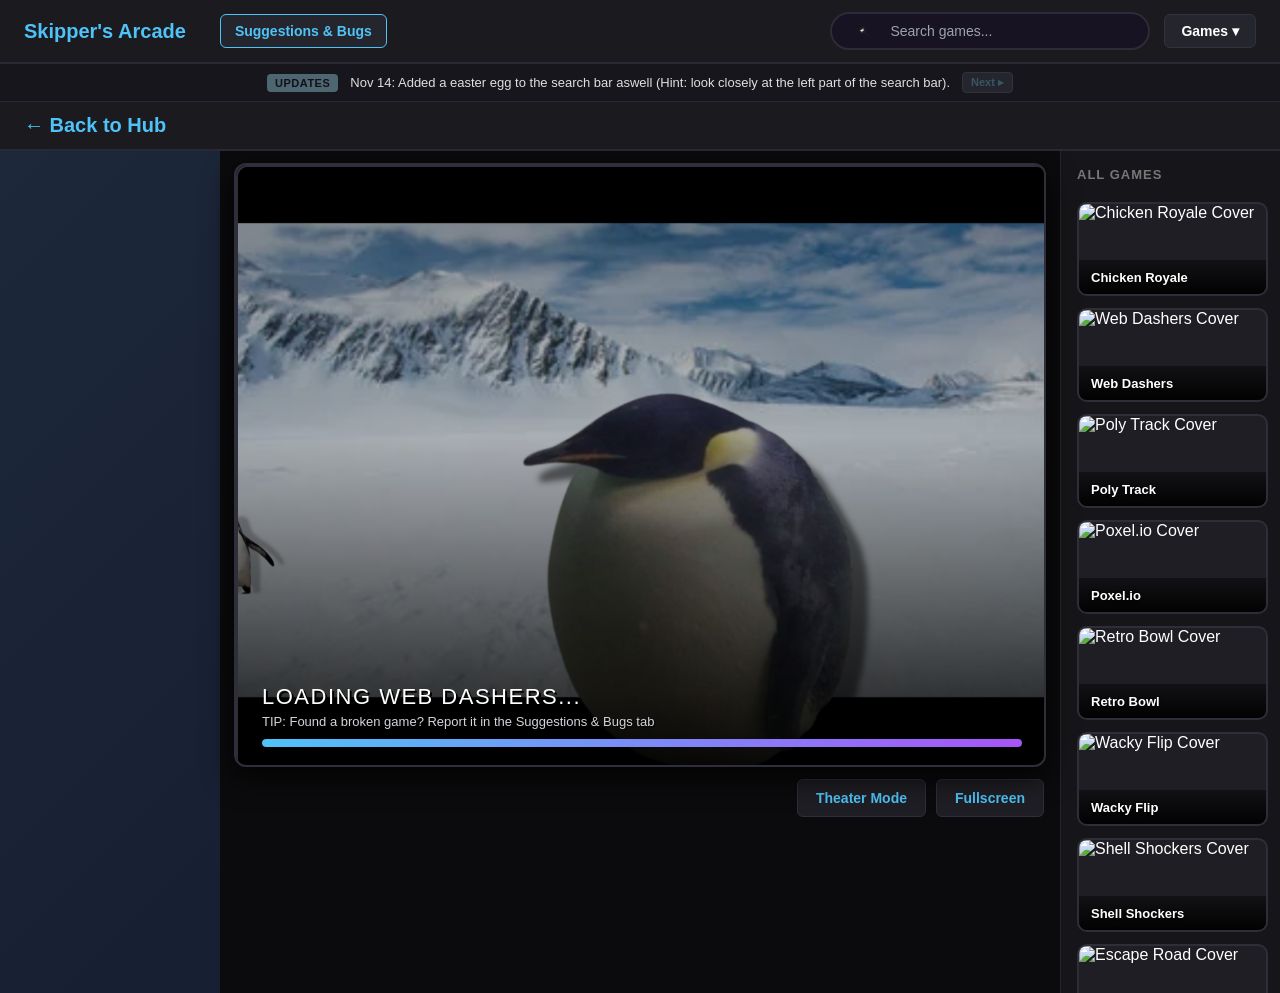
==== webdashers.html @ af7f03c1 "Nov 24, 2026, 6:00 PM" ====
<!DOCTYPE html>
<html lang="en">
<head>
    <meta charset="UTF-8">
    <meta name="viewport" content="width=device-width, initial-scale=1.0">
    <link rel="stylesheet" href="style.css">
    <link rel="icon" type="image/png" href="https://www.datocms-assets.com/129288/1734105343-homepage_header.png">
    <title>Web Dashers Arcade Portal</title>
    
</head>
<body>
    <header>
    <nav class="arcade-navbar">
        <a href="index.html" class="nav-brand">Skipper's Arcade</a>
        <div class="nav-links" id="navbar-games">
            <!-- JavaScript will automatically fill this with your games -->
        </div>
    </nav>
</header>

    <!-- Top Navigation Header -->
    <header>
    <nav class="arcade-navbar">
        <a href="index.html" class="nav-brand">← Back to Hub</a>
        <div class="nav-links" id="navbar-games"></div>
    </nav>
</header>


    <!-- Updated Arcade Layout -->
        <div class="arcade-layout">

        <!-- Empty Spacer on the Left (Balances the right sidebar so the game stays dead-center) -->
        <div class="left-spacer"></div>

        <!-- Center Game Stage -->
        <div class="game-stage" id="main-stage">
            <div class="game-frame-container" id="frame-container">
                            <div class="game-frame-container" id="frame-container">
                <!-- GTA-Style Loading Overlay -->
                <div class="gta-loader" id="gta-loader">
                    <img src="loading1.png" alt="Loading Art" class="gta-bg-img" id="gta-bg-img">
                    <div class="gta-vignette"></div>

                    <div class="gta-secret-tag" id="gta-secret-tag">★ SECRET LOADING SCREEN ★</div>

                    <div class="gta-bottom-hud">
                        <div class="gta-tip-box">
                            <span class="gta-game-label" id="gta-game-label">LOADING GAME...</span>
                            <p class="gta-tip-text" id="gta-tip-text">Pro Tip: Use Theater Mode for a wider view!</p>
                        </div>
                        <div class="gta-bar-track">
                            <div class="gta-bar-fill" id="gta-bar-fill"></div>
                        </div>
                    </div>
                </div>

                <iframe src="https://github.io" id="game-iframe" allow="fullscreen" allowfullscreen></iframe>
            </div>

                <iframe src="https://web-dashers.github.io/" id="game-iframe" allow="fullscreen" allowfullscreen></iframe>
            </div>

            <div class="controls-panel">
                <button class="control-btn" id="theater-toggle">Theater Mode</button>
                <button class="control-btn" id="fullscreen-toggle">Fullscreen</button>
            </div>
        </div>

        <!-- Single Right Sidebar with All Games -->
        <div class="sidebar right" id="right-sidebar-grid">
            <h3>All games</h3>
        </div>

    </div>


   
        <!-- Load the shared master list first -->
<script src="games.js"></script>

<!-- Then build the sidebars and player controls -->
    <script src="games.js"></script>
    <script>
        const rightSidebar = document.getElementById('right-sidebar-grid');
        const mainIframe = document.getElementById('game-iframe');

        // Put EVERY game into the single right sidebar
        masterGamesList.forEach(game => {
            const miniCard = document.createElement('div');
            miniCard.className = "mini-card";
            miniCard.onclick = () => launchGame(game.url);
            miniCard.innerHTML = `
                <img src="${game.image}" alt="${game.name} Cover" class="mini-game-image">
                <div class="mini-overlay">
                    <span class="mini-title">${game.name}</span>
                </div>
            `;
            rightSidebar.appendChild(miniCard);
        });

                // ==========================================
        // GTA LOADING SCREEN SETTINGS (EDIT IMAGES HERE)
        // ==========================================
        const normalLoadingPics = [
            "loading1.png",
        ];
        const secretLoadingPic = "secret-loading.png";
        const secretChance = 0.0; // 0% chance to trigger the secret loading screen (raise the .0 higher to increase the chance)

        const loadingTips = [
            "TIP: Press the Fullscreen button below for the best experience.",
            "TIP: Found a broken game? Report it in the Suggestions & Bugs tab",
            "TIP: Check the top Updates bar for newly added games.",
            "TIP: Use Theater Mode to hide the sidebar while playing."
        ];

        const gtaLoader = document.getElementById('gta-loader');
        const gtaBgImg = document.getElementById('gta-bg-img');
        const gtaSecretTag = document.getElementById('gta-secret-tag');
        const gtaGameLabel = document.getElementById('gta-game-label');
        const gtaTipText = document.getElementById('gta-tip-text');
        const gtaBarFill = document.getElementById('gta-bar-fill');

        let loadTimer = null;

        function playGtaLoadingScreen(gameName) {
            clearTimeout(loadTimer);

            // Reset progress bar and show loader
            gtaLoader.classList.remove('fade-out');
            gtaLoader.style.display = 'flex';
            gtaBarFill.style.transition = 'none';
            gtaBarFill.style.width = '0%';

            // Restart the slow GTA camera pan/zoom animation
            gtaBgImg.classList.remove('ken-burns');
            void gtaBgImg.offsetWidth; // Forces browser to restart animation
            gtaBgImg.classList.add('ken-burns');

            // Roll the dice for the Secret Loading Screen!
            const isSecret = Math.random() < secretChance;
            if (isSecret) {
                gtaBgImg.src = secretLoadingPic;
                gtaSecretTag.style.display = 'block';
                gtaTipText.textContent = "🔥 RARE SCREEN UNLOCKED: You found the secret loading screen!";
            } else {
                const randomPic = normalLoadingPics[Math.floor(Math.random() * normalLoadingPics.length)];
                gtaBgImg.src = randomPic;
                gtaSecretTag.style.display = 'none';
                gtaTipText.textContent = loadingTips[Math.floor(Math.random() * loadingTips.length)];
            }

            gtaGameLabel.textContent = gameName ? `LOADING ${gameName.toUpperCase()}...` : "LOADING ARCADE...";

            // Animate progress bar smoothly over 2.6 seconds
            requestAnimationFrame(() => {
                gtaBarFill.style.transition = 'width 4.6s cubic-bezier(0.22, 1, 0.36, 1)';
                gtaBarFill.style.width = '100%';
            });

            // Fade out the loading screen once the bar finishes
            loadTimer = setTimeout(() => {
                gtaLoader.classList.add('fade-out');
                setTimeout(() => {
                    gtaLoader.style.display = 'none';
                }, 600);
            }, 5000);
        }

        function launchGame(gameUrl, gameName = "") {
            // Find the game's display name from masterGamesList if not passed directly
            if (!gameName && typeof masterGamesList !== 'undefined') {
                const found = masterGamesList.find(g => g.url === gameUrl);
                if (found) gameName = found.name;
            }
            playGtaLoadingScreen(gameName);
            mainIframe.src = gameUrl;
        }
        // Trigger the loading screen as soon as a player opens any game page
        const urlParameters = new URLSearchParams(window.location.search);
        const targetGameUrl = urlParameters.get('game');
        if (targetGameUrl) {
            launchGame(targetGameUrl);
        } else {
            launchGame("https://github.io", "Web Dashers");
        }
        // End of gta loading screen logic


        const theaterBtn = document.getElementById('theater-toggle');
        const fullscreenBtn = document.getElementById('fullscreen-toggle');
        const rightRail = document.getElementById('right-sidebar-grid');
        const leftSpacer = document.querySelector('.left-spacer');
        const frameContainer = document.getElementById('frame-container');

        theaterBtn.addEventListener('click', () => {
            rightRail.classList.toggle('hide-sidebar');
            if (leftSpacer) leftSpacer.classList.toggle('hide-sidebar');
            frameContainer.classList.toggle('theater-grow');
            theaterBtn.textContent = frameContainer.classList.contains('theater-grow') ? 'Normal View' : 'Theater Mode';
        });

        fullscreenBtn.addEventListener('click', () => {
            if (!document.fullscreenElement) {
                frameContainer.requestFullscreen().catch(err => alert(`Fullscreen error: ${err.message}`));
            } else {
                document.exitFullscreen();
            }
        });
    </script>

</body>
</html>
---- style.css ----
/* Base Page Setup */
body {
    font-family: Arial, sans-serif;
    background: linear-gradient(135deg, #1e293b, #0f172a);
    color: #ffffff;
    margin: 0;
    padding: 0;
    display: flex;
    flex-direction: column;
    min-height: 100vh;
}


/* Rainbow Heading Animation */
#anim {
    text-align: center;
    font-size: 36px;
    margin: 20px 0 10px 0;
    animation: rgbRainbow 6s linear infinite;
}

@keyframes rgbRainbow {
    0%, 100% { color: rgb(255, 0, 0); }
    17% { color: rgb(255, 165, 0); }
    33% { color: rgb(255, 255, 0); }
    50% { color: rgb(0, 128, 0); }
    67% { color: rgb(0, 0, 255); }
    83% { color: rgb(75, 0, 130); }
}

/* Top Navigation Bar (Shared across both pages) */
/* Back to Hub Button Styling */
.back-btn {
    color: #4fc3f7;
    text-decoration: none; /* Removes the underline completely */
    font-weight: bold;
    font-size: 16px;
    display: inline-flex;
    align-items: center;
    gap: 6px;
    padding: 6px 12px;
    border-radius: 6px;
    transition: background-color 0.2s ease, color 0.2s ease;
}

.back-btn:hover,
.back-btn:focus,
.back-btn:active {
    text-decoration: none; /* Keeps the underline hidden when hovered or clicked */
    background-color: #25252d;
    color: #ffffff;
}

.arcade-navbar {
    background-color: #1a1a1f;
    padding: 12px 24px;
    display: flex;
    align-items: center;
    justify-content: space-between;
    border-bottom: 2px solid #292933;
    position: sticky;
    top: 0;
    z-index: 1000;
}

.nav-brand {
    color: #4fc3f7;
    font-size: 20px;
    font-weight: bold;
    text-decoration: none;
    white-space: nowrap;
    margin-right: 20px;
}

/* Left Corner Group (Brand + Suggestions Tab) */
.nav-left-group {
    display: flex;
    align-items: center;
    gap: 14px;
}

/* Remove extra right margin on brand link since gap handles spacing */
.nav-brand {
    color: #4fc3f7;
    font-size: 20px;
    font-weight: bold;
    text-decoration: none;
    white-space: nowrap;
}

/* Right Side Dropdown Container */
.games-dropdown {
    position: relative;
    display: inline-block;
}

/* "Games ▾" Button */
.dropdown-trigger {
    background-color: #25252d;
    color: #ffffff;
    border: 1px solid #32323e;
    padding: 8px 16px;
    border-radius: 6px;
    font-size: 14px;
    font-weight: bold;
    cursor: pointer;
    transition: all 0.2s ease;
}

.dropdown-trigger:hover {
    background-color: #4fc3f7;
    color: #121214;
    border-color: #4fc3f7;
}

/* Multi-Column Dropdown Panel (3 games tall, expands leftwards) */
.dropdown-columns {
    display: none;
    position: absolute;
    right: 0; /* Anchors to the right edge so extra columns expand to the LEFT */
    top: calc(100% + 8px);
    background-color: #1a1a1f;
    border: 1px solid #32323e;
    border-radius: 10px;
    padding: 12px;
    box-shadow: 0 10px 25px rgba(0, 0, 0, 0.85);
    z-index: 2000;

    /* Stacks 3 items vertically, then creates new columns to the side */
    grid-template-rows: repeat(3, auto);
    grid-auto-flow: column;
    grid-auto-columns: minmax(150px, auto);
    gap: 8px;
}

/* Shows the grid when clicked or hovered */
.dropdown-columns.show-menu,
.games-dropdown:hover .dropdown-columns {
    display: grid;
}

/* Individual Game Links inside the Dropdown */
.dropdown-game-item {
    color: #e0e0e0;
    background-color: #25252d;
    text-decoration: none;
    font-size: 13px;
    font-weight: bold;
    padding: 8px 12px;
    border-radius: 6px;
    white-space: nowrap;
    transition: all 0.2s ease;
}

.dropdown-game-item:hover {
    background-color: #4fc3f7;
    color: #121214;
}


.nav-item {
    color: #e0e0e0;
    background-color: #25252d;
    text-decoration: none;
    font-size: 14px;
    font-weight: bold;
    padding: 8px 14px;
    border-radius: 6px;
    border: 1px solid #32323e;
    white-space: nowrap;
    transition: all 0.2s ease;
}

.nav-item:hover {
    background-color: #4fc3f7;
    color: #121214;
    border-color: #4fc3f7;
}

/* Homepage Layout & Game Cards (index.html) */
main {
    flex: 1;
    padding: 16px 24px;
    max-width: 1150px; /* Keeps the grid neatly centered with space on the left and right edges */
    margin: 0 auto;
    width: 100%;
    box-sizing: border-box;
}

h2 {
    text-align: center;
    color: #e0e0e0;
    margin-top: 30px;
}

.game-container {
    display: flex;
    justify-content: center;
    gap: 16px; /* Tighter, even spacing between cards */
    flex-wrap: wrap;
    padding: 16px 0;
}


.game-card {
    position: relative;
    width: 170px;  /* Compact width (down from 240px) */
    height: 210px; /* Compact height (down from 300px) */
    border-radius: 10px;
    overflow: hidden;
    box-shadow: 0 4px 12px rgba(0, 0, 0, 0.4);
    cursor: pointer;
    background-color: #1e1e24;
    border: 1px solid #292933;
    transition: transform 0.2s ease, border-color 0.2s ease;
}

.game-card:hover {
    transform: scale(1.05);
    border-color: #4fc3f7;
}
.game-image {
    width: 100%;
    height: 100%;
    object-fit: cover;
    object-position: center;
    display: block;
}

.game-overlay {
    position: absolute;
    top: 0;
    left: 0;
    width: 100%;
    height: 100%;
    background: linear-gradient(to top, rgba(0, 0, 0, 0.95) 0%, rgba(0, 0, 0, 0) 100%);
    display: flex;
    align-items: flex-end;
    padding: 14px; /* Adjusted padding for smaller card size */
    box-sizing: border-box;
    opacity: 0;
    transition: opacity 0.3s ease;
}

.game-title {
    color: #ffffff;
    font-size: 16px; /* Scaled down from 22px so long game names fit cleanly */
    margin: 0;
    text-shadow: 0 2px 4px rgba(0, 0, 0, 0.6);
}

.game-card:hover .game-overlay {
    opacity: 1;
}

/* Arcade Game Player Layout (webdashers.html) */
.arcade-layout {
    display: flex;
    width: 100%;
    height: calc(100vh - 58px); /* Fits the exact remaining screen below the navbar */
    overflow: hidden; /* Prevents the main page from scrolling down */
}

/* Invisible Left Spacer (Matches the right sidebar width so the center stage stays centered) */
.left-spacer {
    width: 220px;
    flex-shrink: 0;
    
}

/* Right Sidebar with independent scrolling */
.sidebar {
    width: 220px;
    height: 100%; /* Matches the locked layout height */
    background-color: #16161a;
    padding: 16px;
    box-sizing: border-box;
    display: flex;
    flex-direction: column;
    gap: 12px;
    overflow-y: auto; /* Adds a dedicated scrollbar just for the game list */
    border-right: 1px solid #25252b;
    flex-shrink: 0;
}

.sidebar.right {
    border-right: none;
    border-left: 1px solid #25252b;
}

.sidebar h3 {
    font-size: 13px;
    color: #777777;
    margin: 0 0 8px 0;
    text-transform: uppercase;
    letter-spacing: 1px;
}

.mini-card {
    position: relative;
    width: 100%;
    height: 90px;
    border-radius: 10px;
    overflow: hidden;
    border: 2px solid #2e2e38;
    cursor: pointer;
    background-color: #1e1e24;
    transition: all 0.25s ease;
    flex-shrink: 0;
}

.mini-card:hover {
    transform: scale(1.03);
    border-color: #4fc3f7;
    box-shadow: 0 4px 12px rgba(79, 195, 247, 0.2);
}

.mini-game-image {
    width: 100%;
    height: 100%;
    object-fit: cover;
    object-position: center;
    display: block;
}

.mini-overlay {
    position: absolute;
    bottom: 0;
    left: 0;
    width: 100%;
    background: linear-gradient(to top, rgba(0, 0, 0, 0.95) 0%, rgba(0, 0, 0, 0.4) 100%);
    padding: 8px 12px;
    box-sizing: border-box;
}

.mini-title {
    color: #ffffff;
    font-size: 13px;
    font-weight: bold;
    text-shadow: 0 1px 3px rgba(0, 0, 0, 0.8);
}

/* Moves the active game higher up toward the top */
.game-stage {
    flex: 1;
    min-width: 0;
    height: 100%;
    background-color: #0b0b0d;
    display: flex;
    flex-direction: column;
    align-items: center;
    justify-content: flex-start; /* Aligns the game near the top instead of vertical center */
    padding: 12px 16px 16px 16px; /* Small top gap so it sits high and clean */
    box-sizing: border-box;
}

/* Responsive Game Screen that scales with your window height */
.game-frame-container {
    position: relative; /* Ensures the container is positioned relative for absolute children */
    width: 100%;
    max-width: 950px;
    height: calc(100vh - 155px); /* Automatically leaves room for the navbar AND buttons below */
    max-height: 600px;
    min-height: 300px;
    background-color: #1e1e24;
    border-radius: 12px;
    overflow: hidden;
    border: 2px solid #2f2f3b;
    box-shadow: 0 10px 30px rgba(0, 0, 0, 0.8);
    transition: all 0.3s ease;
}

/* GTA-Style Loading Screen Overlay */
.gta-loader {
    position: absolute;
    inset: 0;
    background-color: #0b0b0e;
    z-index: 50;
    display: flex;
    flex-direction: column;
    justify-content: flex-end;
    overflow: hidden;
    opacity: 1;
    transition: opacity 0.4s ease;
}

.gta-loader.fade-out {
    opacity: 0;
    pointer-events: none;
}

/* Slow Pan & Zoom Photo Animation */
.gta-bg-img {
    position: absolute;
    inset: 0;
    width: 100%;
    height: 100%;
    object-fit: cover;
    object-position: center;
}

.ken-burns {
    animation: gtaPanZoom 3.5s ease-out forwards;
}

@keyframes gtaPanZoom {
    0% {
        transform: scale(1.0) translate(0, 0);
    }
    100% {
        transform: scale(1.14) translate(-1.5%, -1%);
    }
}

/* Dark Bottom Gradient Vignette so Text Always Pops */
.gta-vignette {
    position: absolute;
    inset: 0;
    background: linear-gradient(to top, rgba(0, 0, 0, 0.92) 0%, rgba(0, 0, 0, 0.25) 55%, rgba(0, 0, 0, 0.4) 100%);
}

/* Secret Screen Gold Badge */
.gta-secret-tag {
    display: none;
    position: absolute;
    top: 16px;
    right: 16px;
    background: linear-gradient(135deg, #f59e0b, #fbbf24);
    color: #111827;
    font-weight: 900;
    font-size: 12px;
    letter-spacing: 1px;
    padding: 6px 12px;
    border-radius: 6px;
    box-shadow: 0 4px 15px rgba(245, 158, 11, 0.5);
    z-index: 2;
}

/* Bottom GTA Loading Text & Progress Bar */
.gta-bottom-hud {
    position: relative;
    z-index: 2;
    padding: 20px 24px;
    display: flex;
    flex-direction: column;
    gap: 10px;
}

.gta-game-label {
    display: inline-block;
    font-family: 'Impact', 'Arial Black', sans-serif;
    font-size: 22px;
    letter-spacing: 1.5px;
    color: #ffffff;
    text-shadow: 2px 2px 0px #000000;
}

.gta-tip-text {
    margin: 4px 0 0 0;
    font-size: 13px;
    color: #d1d5db;
    text-shadow: 1px 1px 2px #000000;
}

.gta-bar-track {
    width: 100%;
    height: 8px;
    background-color: rgba(255, 255, 255, 0.2);
    border-radius: 999px;
    overflow: hidden;
}

.gta-bar-fill {
    width: 0%;
    height: 100%;
    background: linear-gradient(90deg, #4fc3f7, #a855f7);
    border-radius: 999px;
}

.game-frame-container iframe {
    width: 100%;
    height: 100%;
    border: none;
}

.controls-panel {
    width: 100%;
    max-width: 950px;
    display: flex;
    gap: 10px;
    margin-top: 12px;
    justify-content: flex-end;
    flex-shrink: 0; /* Keeps buttons from getting squished */
}

.control-btn {
    background-color: #1e1e24;
    color: #4fc3f7;
    border: 1px solid #2f2f3b;
    padding: 10px 18px;
    border-radius: 6px;
    cursor: pointer;
    font-weight: bold;
    font-size: 14px;
    transition: all 0.2s ease;
}

.control-btn:hover {
    background-color: #25252b;
    border-color: #4fc3f7;
    color: #ffffff;
}

/* Theater Mode Toggle Classes */
.hide-sidebar {
    display: none !important;
}

.theater-grow {
    max-width: 100% !important;
    max-height: none !important;
    height: calc(100vh - 145px) !important;
}

/* Mobile & Small Screen Stacking (under 850px wide) */
@media (max-width: 850px) {
    .arcade-layout {
        flex-direction: column;
        height: auto;
    }

    .game-stage {
        order: -1; /* Keeps the game and buttons at the very top on narrow screens */
        width: 100%;
    }

    .game-frame-container {
        height: 55vh;
        min-height: 280px;
    }
    .left-spacer {
        display: none;
    }
    .sidebar {
        width: 100%;
        border-right: none;
        border-left: none;
        border-top: 1px solid #25252b;
        flex-direction: row;
        overflow-x: auto;
    }

    .mini-card {
        width: 160px;
    }
}


/* Suggestions & Bug Fixes Page Styles */
.feedback-section {
    max-width: 650px;
    margin: 0 auto;
}

.form-box, .changelog-box {
    background-color: #1a1a1f;
    border: 1px solid #292933;
    border-radius: 12px;
    padding: 24px;
    margin-top: 20px;
    display: flex;
    flex-direction: column;
    gap: 12px;
}

.form-input {
    background-color: #121214;
    color: #ffffff;
    border: 1px solid #32323e;
    border-radius: 6px;
    padding: 10px 12px;
    font-family: Arial, sans-serif;
    font-size: 14px;
}

.form-input:focus {
    outline: none;
    border-color: #4fc3f7;
}

.changelog-item {
    background-color: #121214;
    padding: 12px 16px;
    border-radius: 8px;
    border-left: 4px solid #4fc3f7;
    font-size: 14px;
    color: #e0e0e0;
}

.suggest-tab {
    border-color: #4fc3f7;
    color: #4fc3f7;
}

/* Easy Updates Bar Styling */
.updates-bar {
    background-color: #16161c;
    border-bottom: 1px solid #292933;
    padding: 8px 20px;
    display: flex;
    align-items: center;
    justify-content: center;
    gap: 12px;
    font-size: 13px;
    color: #e0e0e0;
}

.update-badge {
    background-color: #4e6672;
    color: #121214;
    font-weight: bold;
    font-size: 11px;
    padding: 3px 8px;
    border-radius: 4px;
    letter-spacing: 0.5px;
    white-space: nowrap;
}

.update-text {
    white-space: nowrap;
    overflow: hidden;
    text-overflow: ellipsis;
}

.update-next-btn {
    background-color: #25252d;
    color: #385664;
    border: 1px solid #32323e;
    border-radius: 4px;
    padding: 3px 8px;
    font-size: 11px;
    font-weight: bold;
    cursor: pointer;
    white-space: nowrap;
    transition: all 0.2s ease;
}

.update-next-btn:hover {
    background-color: #334a55;
    color: #121214;
}
/* Lines 544 and lines 668 is all for the search bar and its popup */
/* Pill Search Bar & Floating 3-Column Results Popup */
.nav-search-wrapper {
    position: relative;
    width: 100%;
    max-width: 320px; /* Keeps the pill compact on the right */
    margin: 0 14px 0 auto; /* Pushes the entire search bar to the right side */
}

.nav-search-pill {
    display: flex;
    align-items: center;
    gap: -2px; /* Closer, cleaner gap between the icon and text */
    height: 38px;
    box-sizing: border-box;
    background-color: #171322;
    border: 2px solid #2f2a38;
    border-radius: 999px;
    padding: 0 14px 0 8px; /* Tighter left padding so the circle hugs the left curve of the pill */
    transition: border-color 0.2s ease, box-shadow 0.2s ease;
}

.nav-search-pill:focus-within {
    border-color: #a855f7;
    box-shadow: 0 0 12px rgba(168, 85, 247, 0.35);
}

.search-icon-img {
    width: 40px;
    height: 25px;
    background-color: #171322;
    border-radius: 50%; /* Turns the image box into a true circle */
    object-fit: cover; /* Fills the circle evenly without stretching or distorting the chicken */
    object-position: center; /* Keeps the chicken dead-center inside the circle */
    padding: 2px; /* Keeps the handle from touching the edge of the circle */
    flex-shrink: 0;
}


#arcade-live-search {
    width: 100%;
    background: transparent;
    border: none;
    color: #ffffff;
    font-size: 14px;
    padding-left: 6px; /* Nudges "Search games..." to the right without moving the icon */
    outline: none;
}

#arcade-live-search::placeholder {
    color: #9ca3af;
}

/* Floating Dark Card Below Search Bar */
.search-results-popup {
    display: none;
    position: absolute;
    top: calc(100% + 10px);
    left: 50%;
    transform: translateX(-50%);
    width: 340px;
    background-color: #191526;
    border: 1px solid #352c4d;
    border-radius: 18px;
    padding: 16px;
    box-shadow: 0 14px 35px rgba(0, 0, 0, 0.85);
    z-index: 3000;
}

.search-results-popup.active {
    display: block;
}

/* 3-Column Thumbnail Grid inside Popup */
.search-grid {
    display: grid;
    grid-template-columns: repeat(3, 1fr);
    gap: 12px;
}

.popup-game-card {
    display: flex;
    flex-direction: column;
    text-decoration: none;
    color: #e5e7eb;
    transition: transform 0.15s ease;
}

.popup-game-card:hover {
    transform: scale(1.05);
    color: #ffffff;
}

.popup-thumb {
    width: 100%;
    aspect-ratio: 1 / 1;
    object-fit: cover;
    border-radius: 14px;
    background-color: #262038;
    border: 1px solid #352c4d;
    margin-bottom: 6px;
}

.popup-title {
    font-size: 12px;
    font-weight: 600;
    white-space: nowrap;
    overflow: hidden;
    text-overflow: ellipsis;
}

.no-search-hits {
    grid-column: 1 / -1;
    text-align: center;
    color: #9ca3af;
    font-size: 13px;
    padding: 12px 0;
}

/* "See all results ->" Footer Link */
.search-see-all {
    margin-top: 14px;
    padding-top: 10px;
    border-top: 1px solid #2b2340;
    text-align: center;
    font-size: 13px;
    font-weight: bold;
    color: #e5e7eb;
    cursor: pointer;
    transition: color 0.15s ease;
}

.search-see-all:hover {
    color: #a855f7;
}

.copyright{
    text-align: center;
    font-size: 12px;
    color: #9ca3af;
    padding: 12px 0;
    font-style: italic;
}
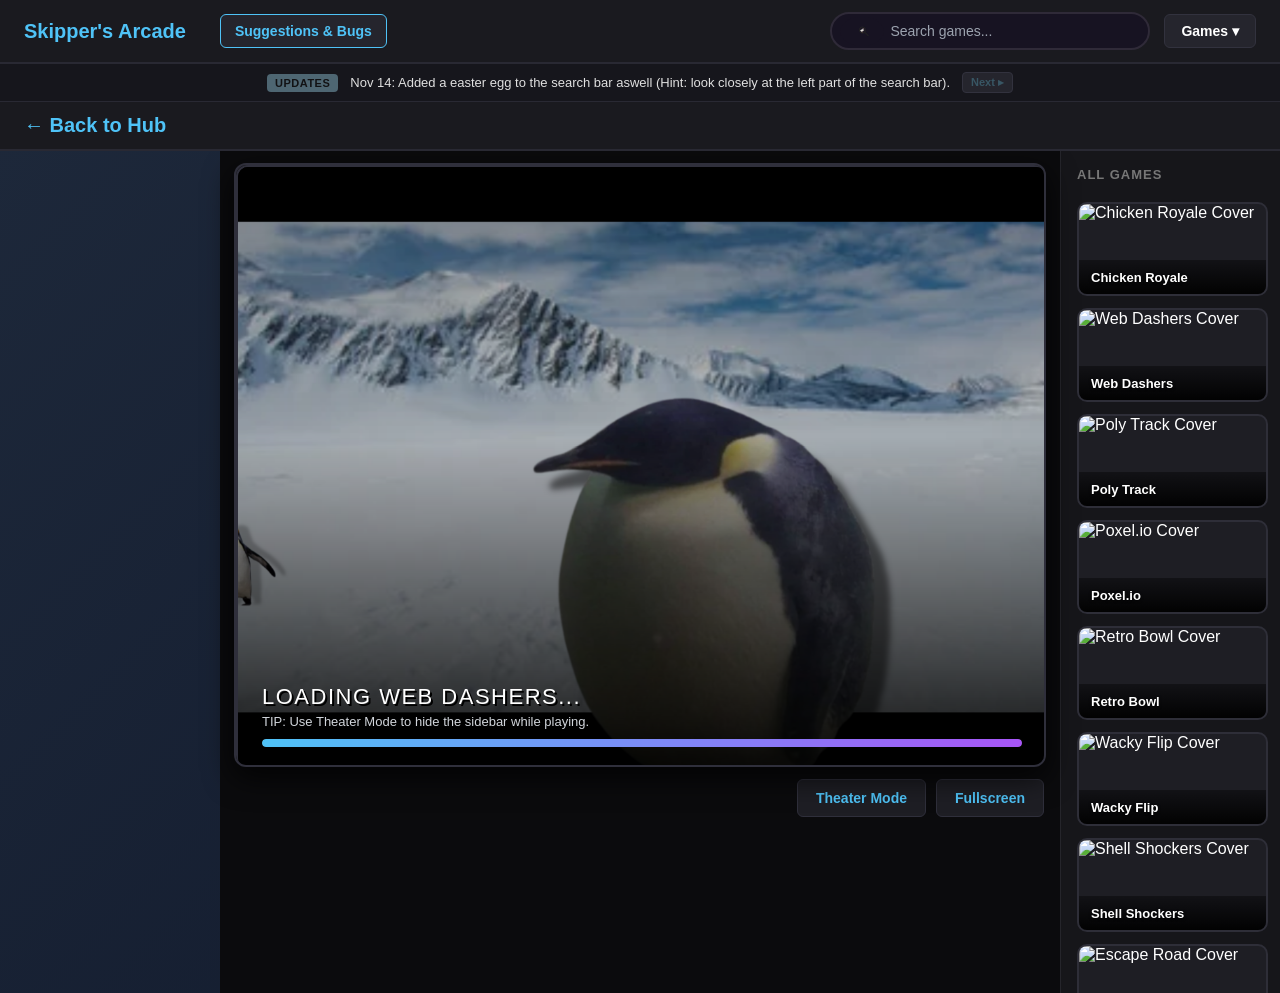
==== commit f48ed047: "Nov 24, 2026, 7:43 PM" ====
--- a/webdashers.html
+++ b/webdashers.html
@@ -153,7 +153,7 @@
 
             gtaGameLabel.textContent = gameName ? `LOADING ${gameName.toUpperCase()}...` : "LOADING ARCADE...";
 
-            // Animate progress bar smoothly over 2.6 seconds
+            // Animate progress bar smoothly over 4.6 seconds
             requestAnimationFrame(() => {
                 gtaBarFill.style.transition = 'width 4.6s cubic-bezier(0.22, 1, 0.36, 1)';
                 gtaBarFill.style.width = '100%';
--- a/style.css
+++ b/style.css
@@ -400,15 +400,15 @@
 }
 
 .ken-burns {
-    animation: gtaPanZoom 3.5s ease-out forwards;
+    animation: gtaPanZoom 7s linear forwards; /* Smooth, steady zoom-in speed */
 }
 
 @keyframes gtaPanZoom {
     0% {
-        transform: scale(1.0) translate(0, 0);
+        transform: scale(1.0);
     }
     100% {
-        transform: scale(1.14) translate(-1.5%, -1%);
+        transform: scale(1.18); /* Slowly zooms straight in without shifting sideways */
     }
 }
 
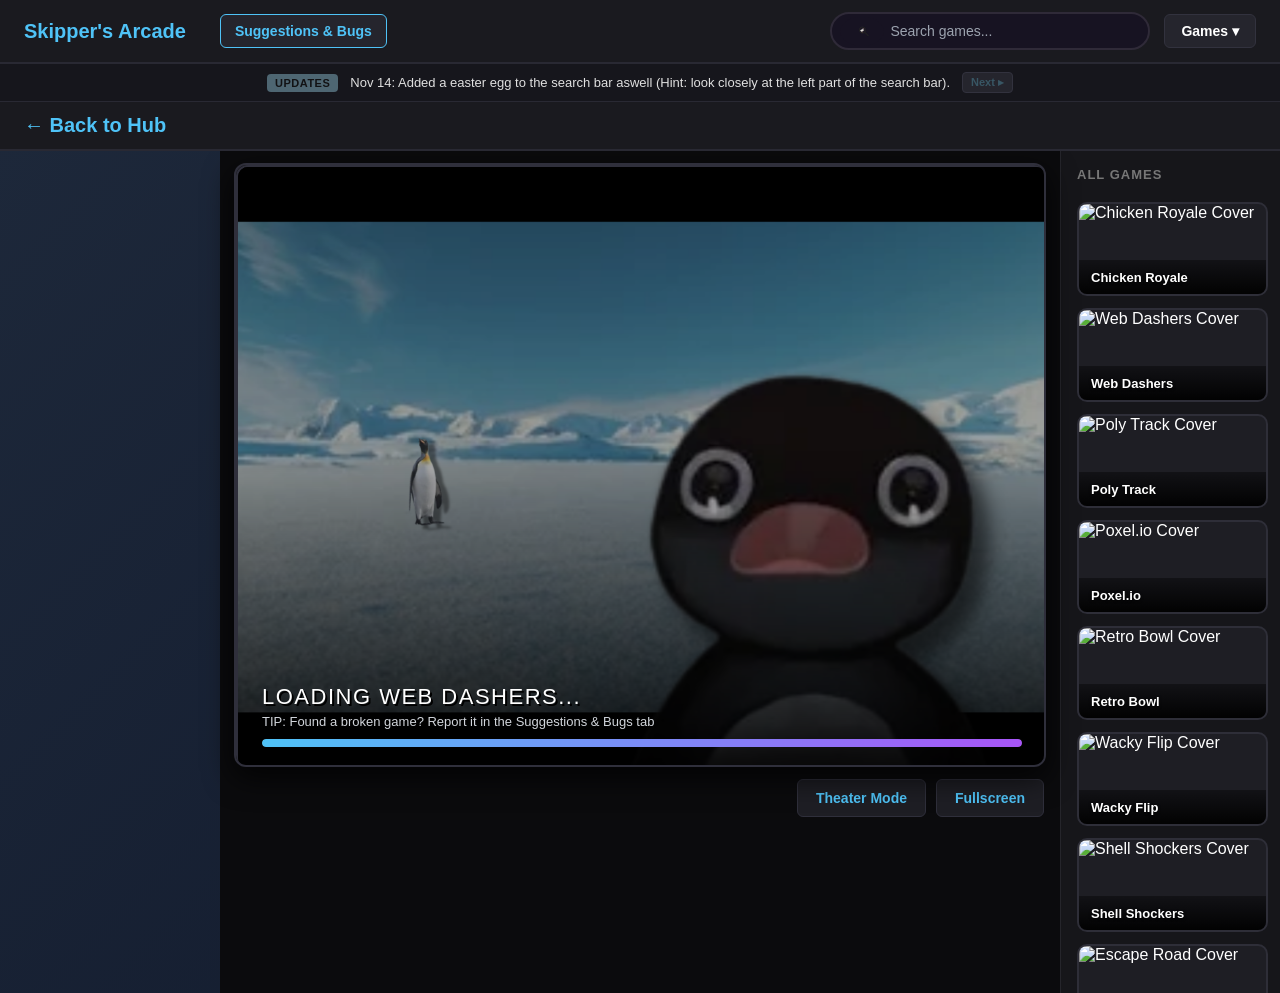
==== commit 5cfc0672: "Nov 24, 2026, 7:49 PM" ====
--- a/webdashers.html
+++ b/webdashers.html
@@ -104,6 +104,7 @@
         // ==========================================
         const normalLoadingPics = [
             "loading1.png",
+            "loading2.png",
         ];
         const secretLoadingPic = "secret-loading.png";
         const secretChance = 0.0; // 0% chance to trigger the secret loading screen (raise the .0 higher to increase the chance)
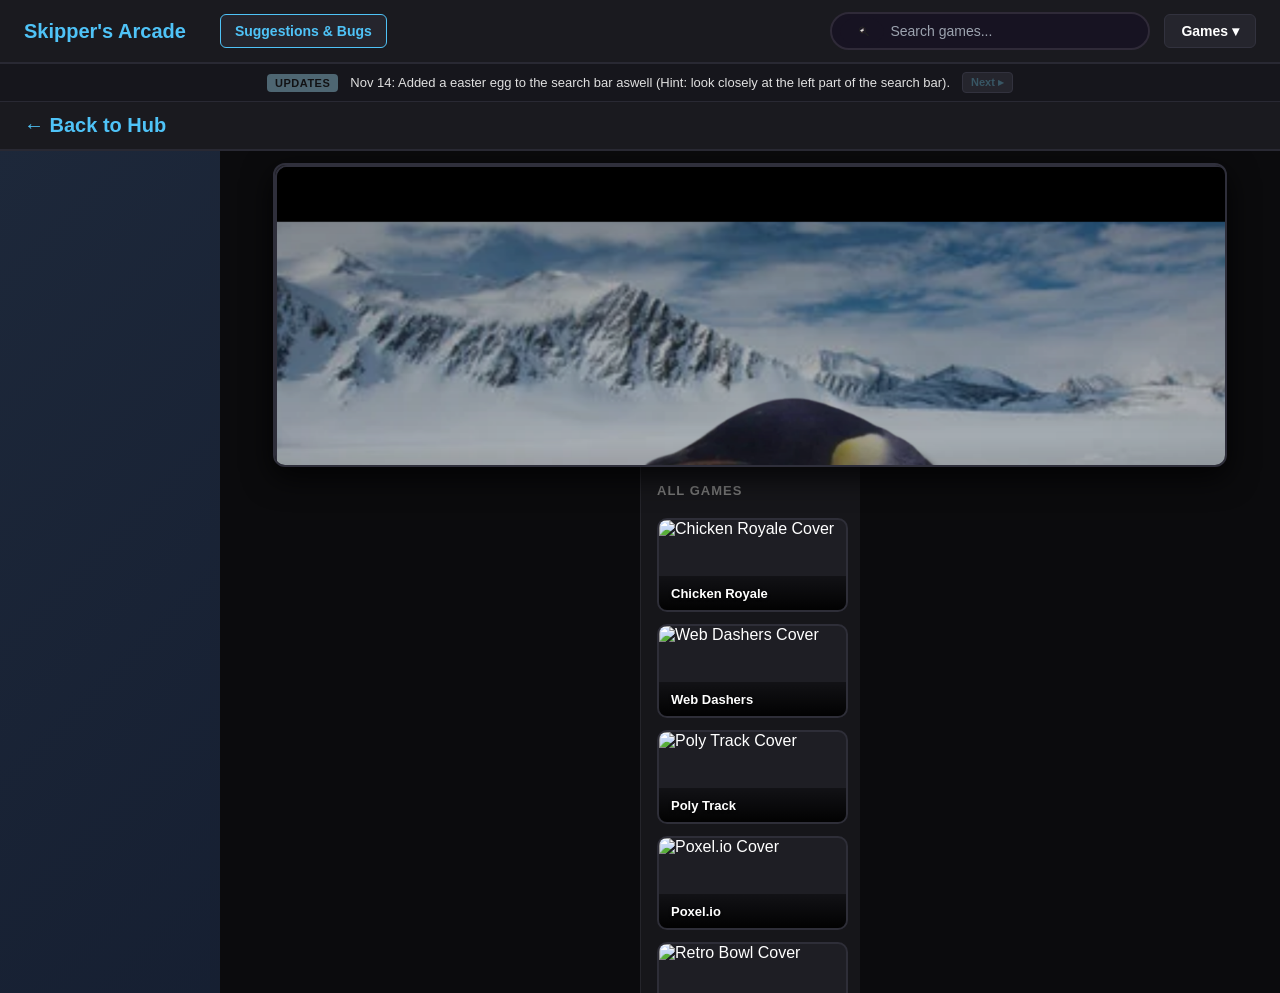
==== commit 9b0bb872: "Nov 24, 2026, 9:40 PM" ====
--- a/webdashers.html
+++ b/webdashers.html
@@ -58,8 +58,7 @@
                 <iframe src="https://github.io" id="game-iframe" allow="fullscreen" allowfullscreen></iframe>
             </div>
 
-                <iframe src="https://web-dashers.github.io/" id="game-iframe" allow="fullscreen" allowfullscreen></iframe>
-            </div>
+            
 
             <div class="controls-panel">
                 <button class="control-btn" id="theater-toggle">Theater Mode</button>
--- a/style.css
+++ b/style.css
@@ -473,7 +473,7 @@
 .gta-bar-fill {
     width: 0%;
     height: 100%;
-    background: linear-gradient(90deg, #4fc3f7, #a855f7);
+    background: linear-gradient(90deg, #4e37b9, #6558ad);
     border-radius: 999px;
 }
 
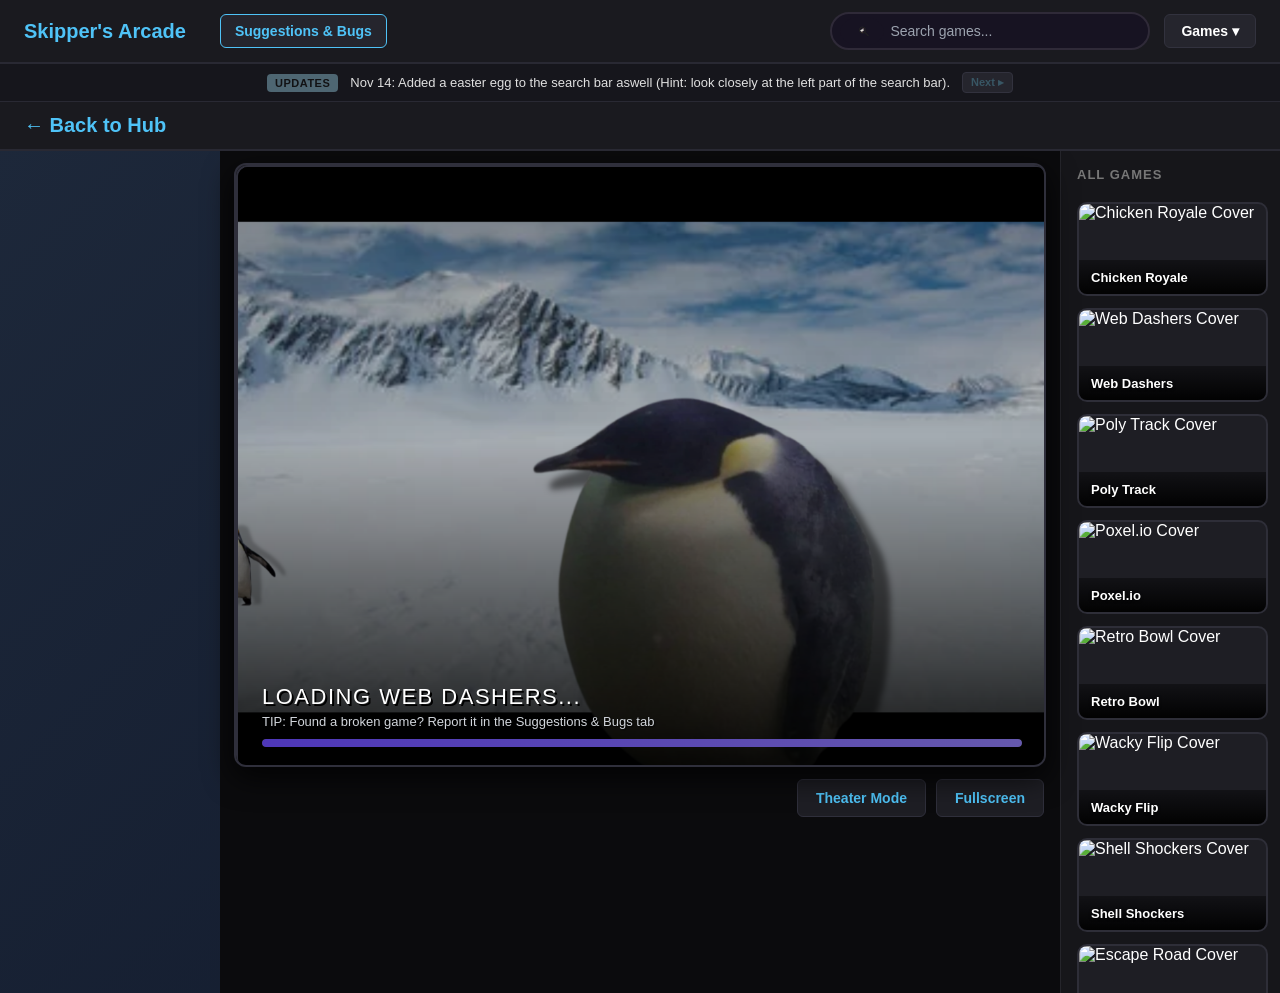
==== commit dc310f5e: "Nov 24, 2026, 9:43 PM" ====
--- a/webdashers.html
+++ b/webdashers.html
@@ -58,7 +58,8 @@
                 <iframe src="https://github.io" id="game-iframe" allow="fullscreen" allowfullscreen></iframe>
             </div>
 
-            
+                <iframe src="https://web-dashers.github.io/" id="game-iframe" allow="fullscreen" allowfullscreen></iframe>
+            </div>
 
             <div class="controls-panel">
                 <button class="control-btn" id="theater-toggle">Theater Mode</button>
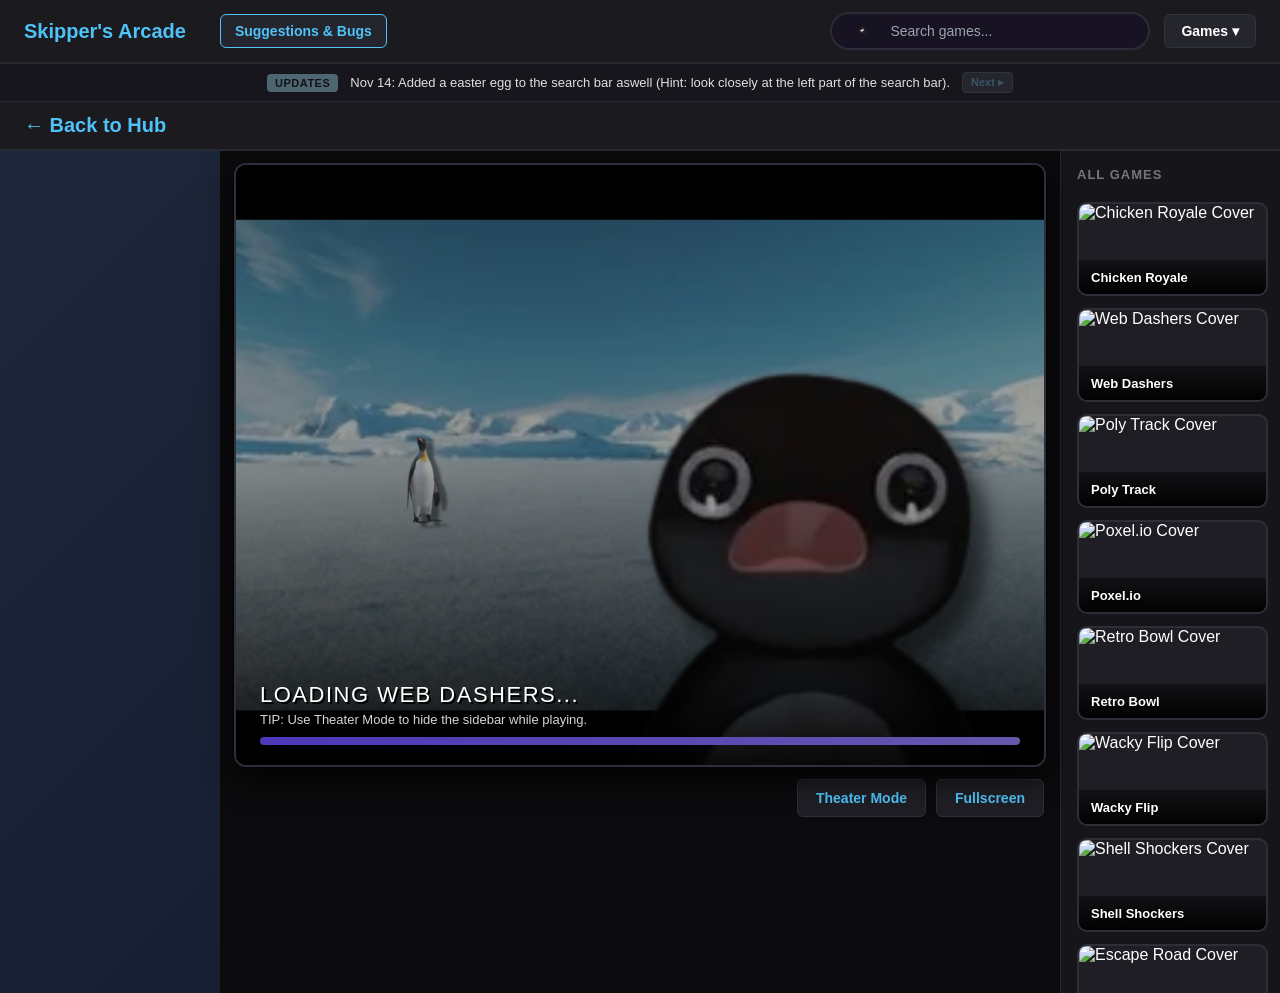
==== commit ad963fdb: "Nov 24, 2026, 9:49 PM" ====
--- a/webdashers.html
+++ b/webdashers.html
@@ -33,10 +33,9 @@
         <!-- Empty Spacer on the Left (Balances the right sidebar so the game stays dead-center) -->
         <div class="left-spacer"></div>
 
-        <!-- Center Game Stage -->
+               <!-- Center Game Stage -->
         <div class="game-stage" id="main-stage">
             <div class="game-frame-container" id="frame-container">
-                            <div class="game-frame-container" id="frame-container">
                 <!-- GTA-Style Loading Overlay -->
                 <div class="gta-loader" id="gta-loader">
                     <img src="loading1.png" alt="Loading Art" class="gta-bg-img" id="gta-bg-img">
@@ -55,10 +54,7 @@
                     </div>
                 </div>
 
-                <iframe src="https://github.io" id="game-iframe" allow="fullscreen" allowfullscreen></iframe>
-            </div>
-
-                <iframe src="https://web-dashers.github.io/" id="game-iframe" allow="fullscreen" allowfullscreen></iframe>
+                <iframe src="" id="game-iframe" allow="fullscreen" allowfullscreen></iframe>
             </div>
 
             <div class="controls-panel">
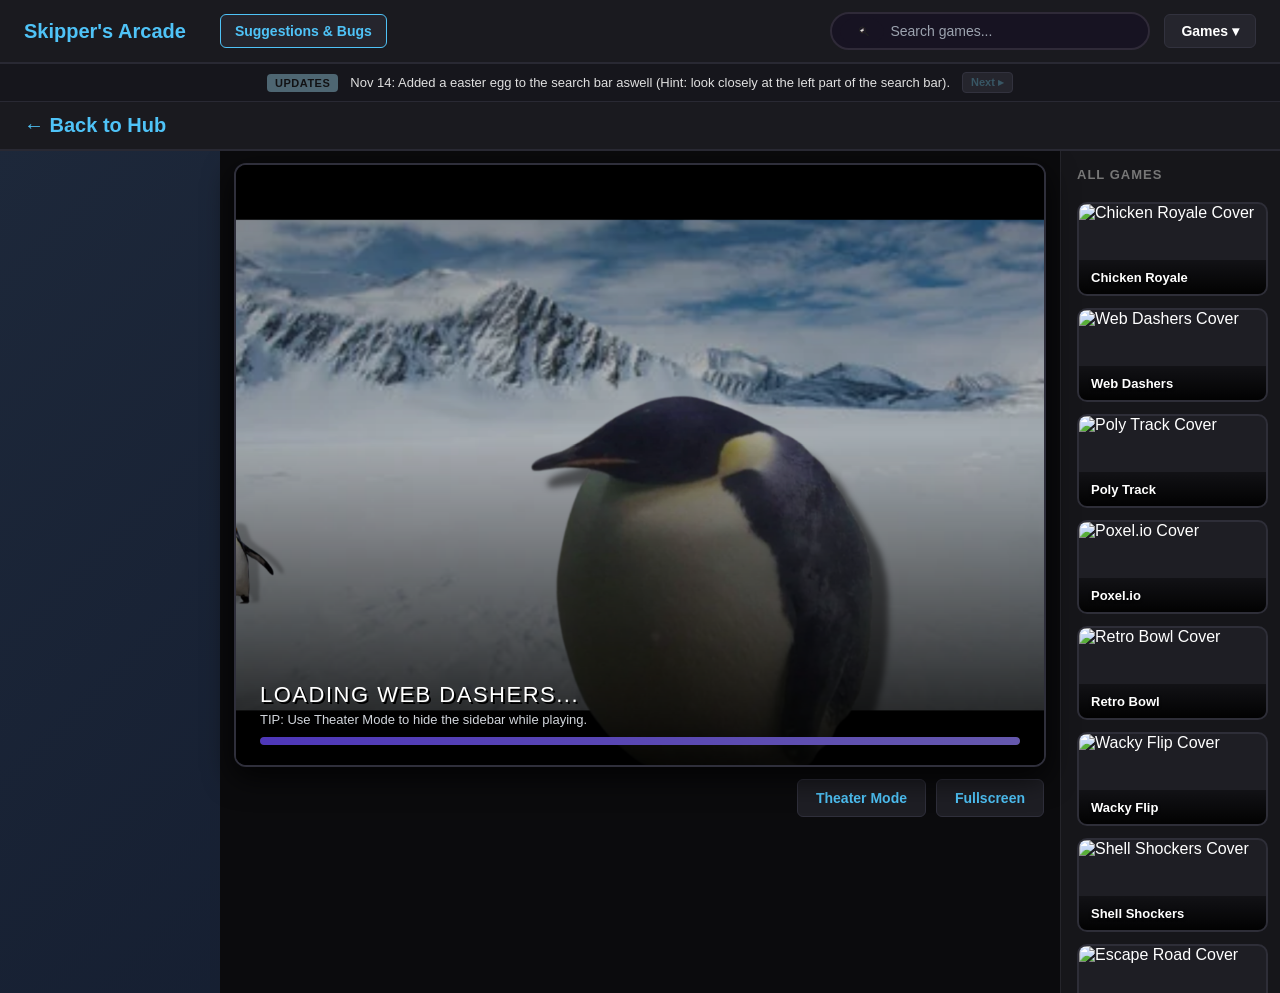
==== commit f0bc4834: "Nov 24, 2026, 10:26 PM" ====
--- a/webdashers.html
+++ b/webdashers.html
@@ -101,6 +101,7 @@
         const normalLoadingPics = [
             "loading1.png",
             "loading2.png",
+            "loading3.png",
         ];
         const secretLoadingPic = "secret-loading.png";
         const secretChance = 0.0; // 0% chance to trigger the secret loading screen (raise the .0 higher to increase the chance)
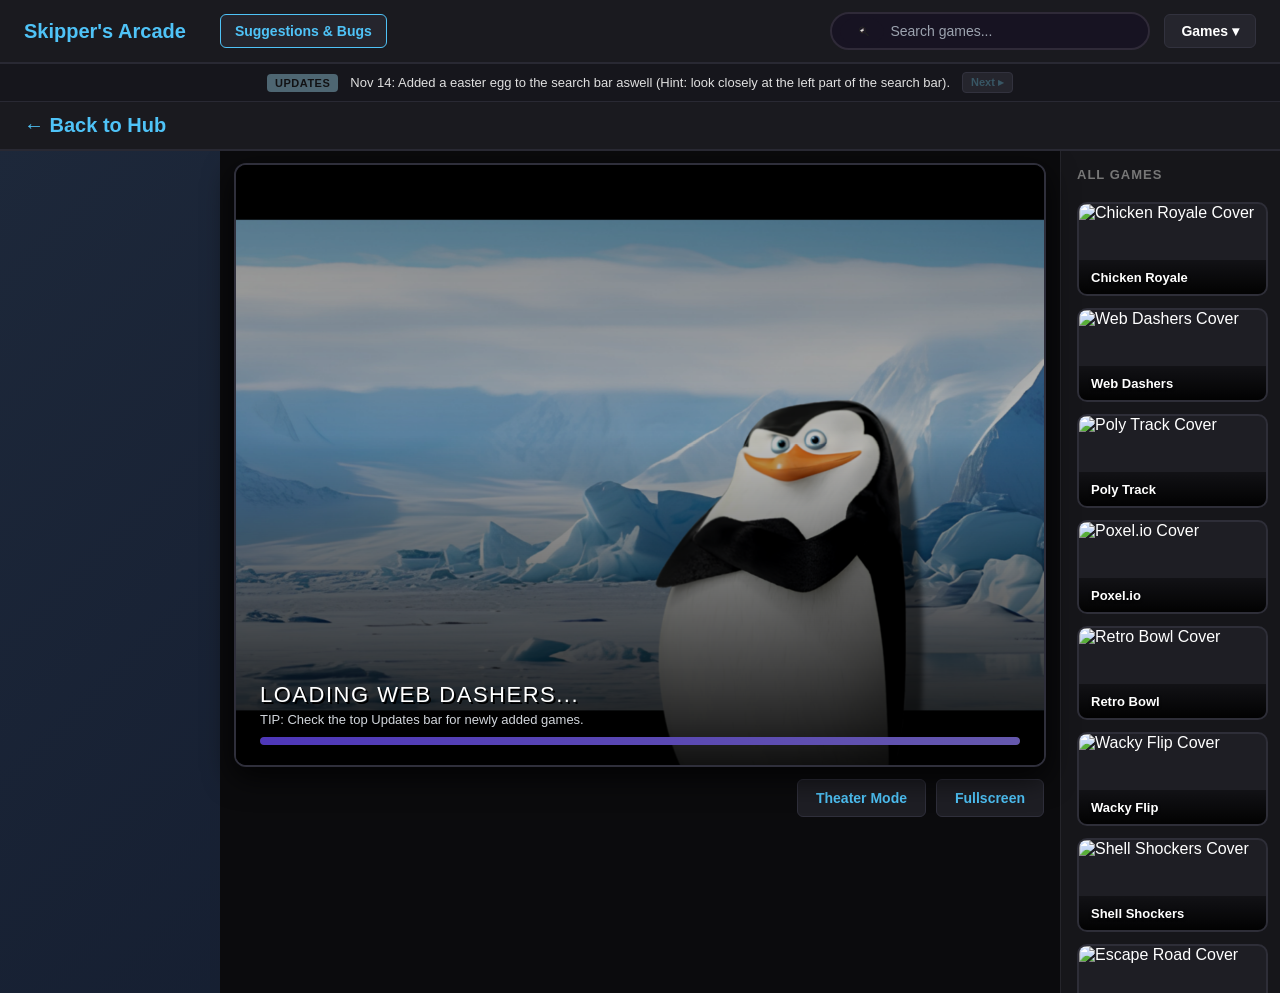
==== commit ea2f6bc7: "Nov 24, 2026, 10:28 PM" ====
--- a/webdashers.html
+++ b/webdashers.html
@@ -98,6 +98,8 @@
                 // ==========================================
         // GTA LOADING SCREEN SETTINGS (EDIT IMAGES HERE)
         // ==========================================
+        // Use "loading.png" use the number next after your last loading image for the next loading image. 
+        // Ex: "loading3.png", "loading4.png"
         const normalLoadingPics = [
             "loading1.png",
             "loading2.png",
